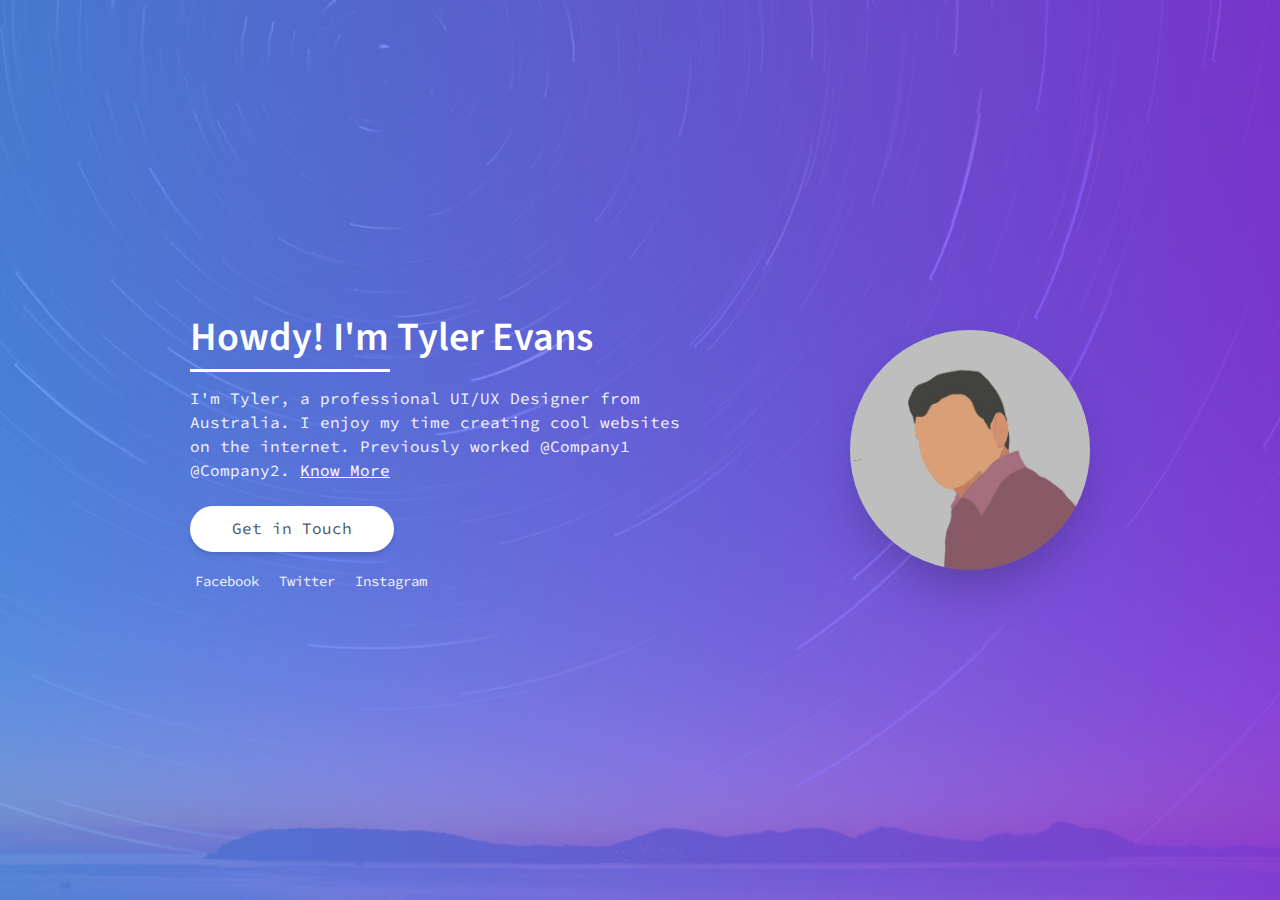
==== index.html @ 20293ba4 "Update index.html" ====
<!DOCTYPE html>
<html lang="en">
<head>
	<meta charset="UTF-8">
	<title>Profile Page</title>
	<meta name="viewport" content="width=device-width, initial-scale=1">
	<link href="https://fonts.googleapis.com/css?family=Source+Code+Pro|Source+Sans+Pro:600&display=swap" rel="stylesheet">
	<link rel="stylesheet" href="style.css">
</head>
<body>
	<div class="profile__wrap">
		<img src="FOTO_20190129_1900.jpg" alt="" class="profile__photo">

		<div class="profile__info">
			<h1>Howdy! I'm Tyler Evans</h1>
			<p class="profile__intro">
				I'm Tyler, a professional UI/UX Designer from Australia. I enjoy my time creating cool websites on the internet. Previously worked @Company1 @Company2. <a href="#">Know More</a>
			</p>

			<div class="profile__contact">
				<a href="#" class="contact">Get in Touch</a>

				<ul class="social__links">
					<li><a href="#">Facebook</a></li>
					<li><a href="#">Twitter</a></li>
					<li><a href="#">Instagram</a></li>
				</ul>
			</div>
		</div>
	</div>
</body>
</html>
---- style.css ----
html, body {
	height: 100%;
}

* {
	margin: 0;
	padding: 0;
	box-sizing: border-box;
}

img {
	max-width: 100%;
}

body {
	line-height: 1.6;
	display: flex;
	justify-content: center;
	align-items: center;
	font-family: 'Source Code Pro', monospace;
	background: linear-gradient(90deg, rgba(84, 150, 255, .78), rgba(135, 57, 229, .85)),
				url(hero.jpg) center bottom;
	background-size: cover;
	color: #fff;
}

/*Profile*/

.profile__wrap {
	text-align: center;
}

.profile__photo {
	width: 200px;
	height: 200px;
	border-radius: 50%;
	object-fit: cover;
	margin-bottom: 1rem;
	box-shadow: 0 25px 50px -12px rgba(0, 0, 0, .25);
}

.profile__info h1 {
	font-size: 30px;
	display: inline-block;
	font-family: 'Source Sans Pro', sans-serif;
	font-weight: 600;
	position: relative;
}

.profile__info h1::after {
	content: '';
	position: absolute;
	height: 3px;
	width: 200px;
	background-color: #fff;
	left: 0;
	bottom: -2px;
}

.profile__intro {
	padding: 1rem 10px 1.5rem;
	max-width: 500px;
	line-height: 1.5;
	color: #f1f5ff;
}

.profile__intro a {
	color: #fff;
}

.contact {
	display: inline-block;
	background-color: #fff;
	padding: 8px 2rem;
	text-decoration: none;
	color: #4a5568;
	border-radius: 99rem;
	border: 2px solid #fff;
	box-shadow: 0 4px 6px -1px rgba(0, 0, 0, .1), 0 2px 4px -1px rgba(0, 0, 0, .06);
	transition: .25s ease;
}

.contact:hover {
	background-color: transparent;
	color: #fff;
}

.social__links {
	margin-top: 1rem;
	list-style: none;
}

.social__links li {
	display: inline-block;
	padding: 0 5px;
}

.social__links a {
	font-size: 14px;
	color: #f5f5f5;
	text-decoration: none;
}

.social__links a:hover {
	text-decoration: underline;
}

/*Responsive Styles*/

@media (min-width: 1024px) {
	.profile__wrap {
		width: 900px;
		margin: 0 auto;
		display: flex;
		justify-content: space-between;
		align-items: center;
		flex-direction: row-reverse;
	}

	.profile__photo {
		margin-bottom: 0;
		height: 240px;
		width: 240px;
	}

	.profile__info {
		text-align: left;
		flex-basis: 70%;
		width: 70%;
	}

	.profile__info h1 {
		font-size: 40px;
	}

	.profile__intro {
		padding: 1rem 0 1.5rem;
	}

	.contact {
		padding: 8px 2.5rem;
	}
}
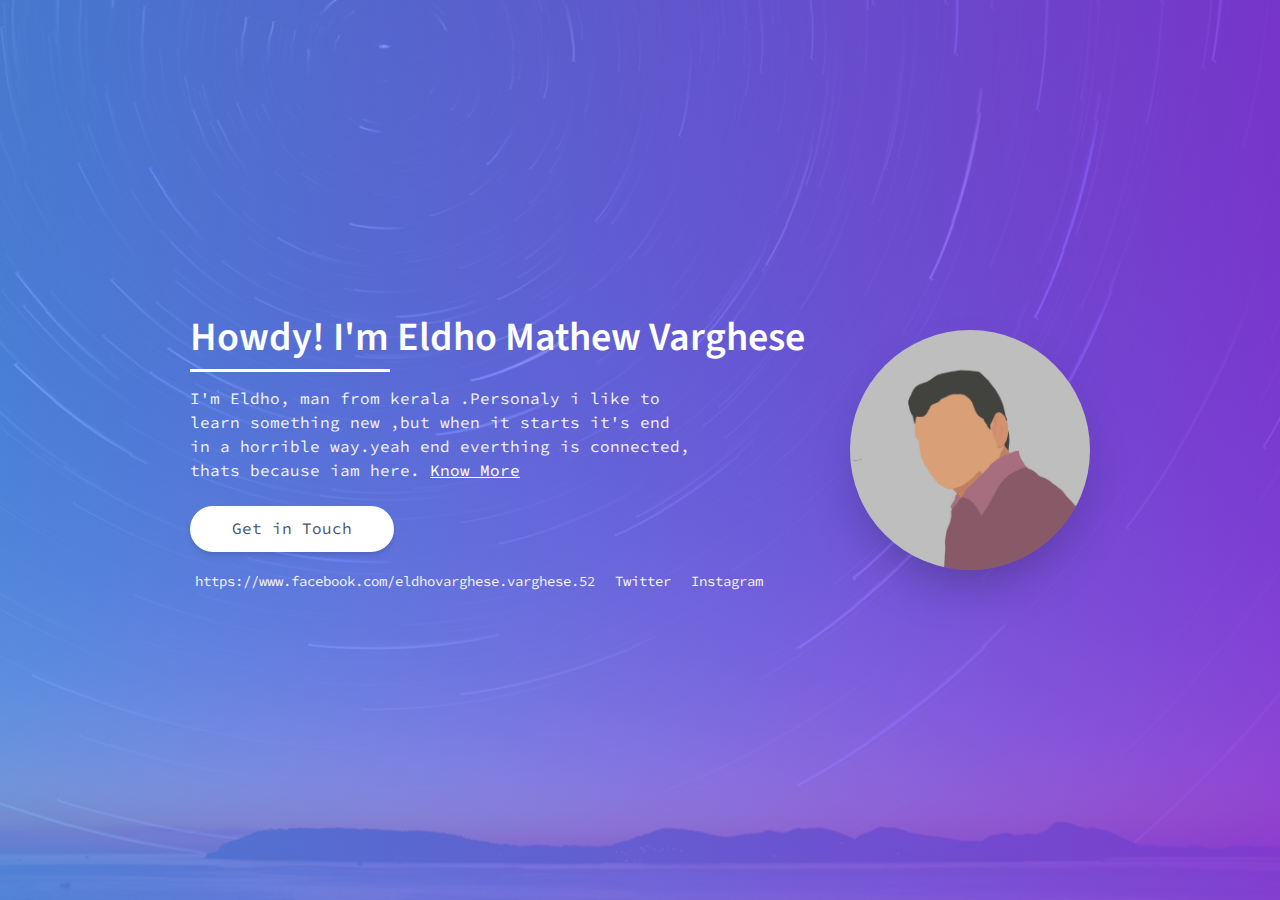
==== commit 7258658c: "Update index.html" ====
--- a/index.html
+++ b/index.html
@@ -12,16 +12,16 @@
 		<img src="FOTO_20190129_1900.jpg" alt="" class="profile__photo">
 
 		<div class="profile__info">
-			<h1>Howdy! I'm Tyler Evans</h1>
+			<h1>Howdy! I'm Eldho Mathew Varghese</h1>
 			<p class="profile__intro">
-				I'm Tyler, a professional UI/UX Designer from Australia. I enjoy my time creating cool websites on the internet. Previously worked @Company1 @Company2. <a href="#">Know More</a>
+				I'm Eldho, man from kerala .Personaly i like to learn something new ,but when it starts it's end in a horrible way.yeah end everthing is connected, thats because iam here. <a href="#">Know More</a>
 			</p>
 
 			<div class="profile__contact">
 				<a href="#" class="contact">Get in Touch</a>
 
 				<ul class="social__links">
-					<li><a href="#">Facebook</a></li>
+					<li><a href="#">https://www.facebook.com/eldhovarghese.varghese.52</a></li>
 					<li><a href="#">Twitter</a></li>
 					<li><a href="#">Instagram</a></li>
 				</ul>
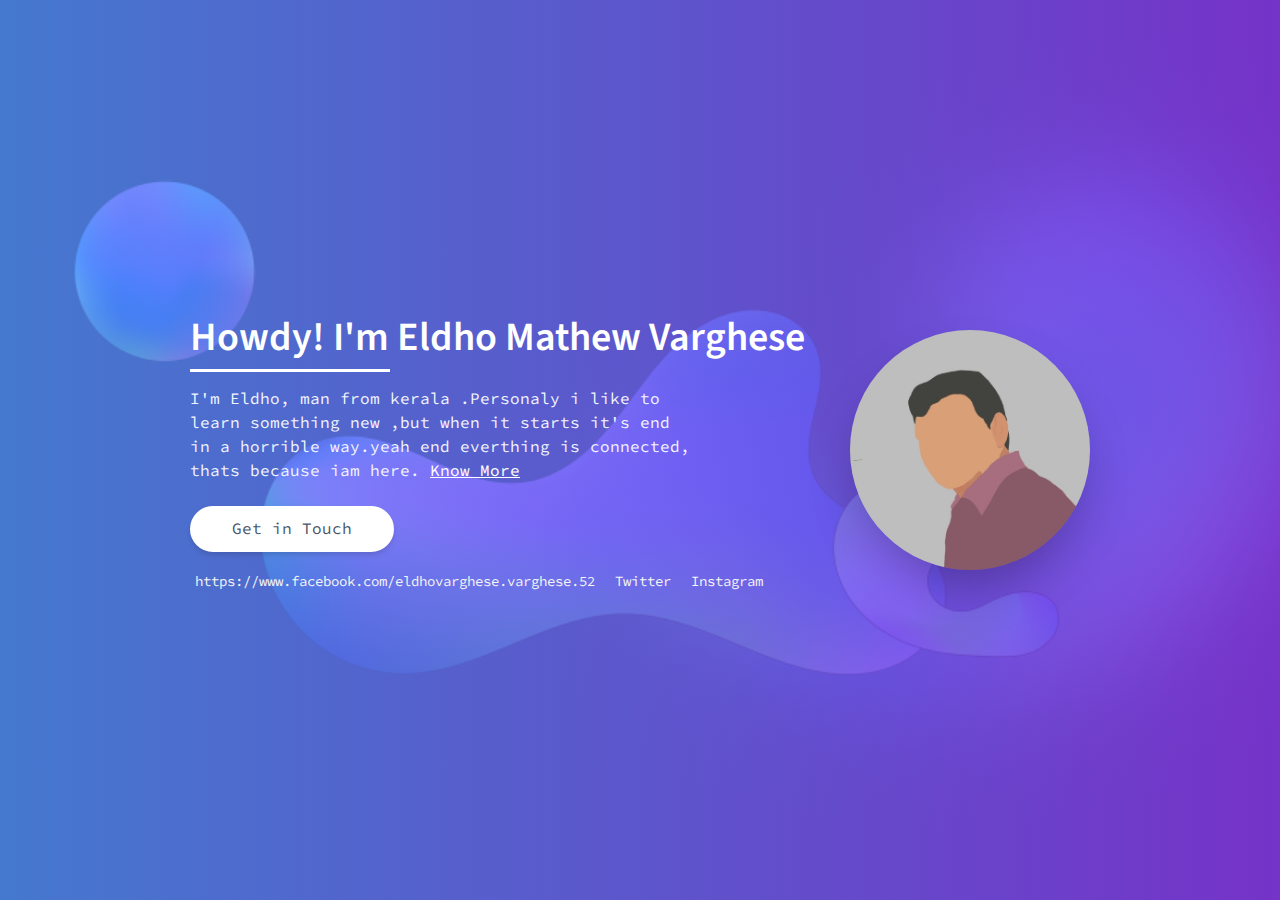
==== commit c6de6e7a: "Update index.html" ====
--- a/index.html
+++ b/index.html
@@ -2,7 +2,7 @@
 <html lang="en">
 <head>
 	<meta charset="UTF-8">
-	<title>Profile Page</title>
+	<title>eldhomv</title>
 	<meta name="viewport" content="width=device-width, initial-scale=1">
 	<link href="https://fonts.googleapis.com/css?family=Source+Code+Pro|Source+Sans+Pro:600&display=swap" rel="stylesheet">
 	<link rel="stylesheet" href="style.css">
--- a/style.css
+++ b/style.css
@@ -19,7 +19,7 @@
 	align-items: center;
 	font-family: 'Source Code Pro', monospace;
 	background: linear-gradient(90deg, rgba(84, 150, 255, .78), rgba(135, 57, 229, .85)),
-				url(hero.jpg) center bottom;
+				url(mesh.png) center bottom;
 	background-size: cover;
 	color: #fff;
 }
@@ -140,4 +140,4 @@
 	.contact {
 		padding: 8px 2.5rem;
 	}
-}+}
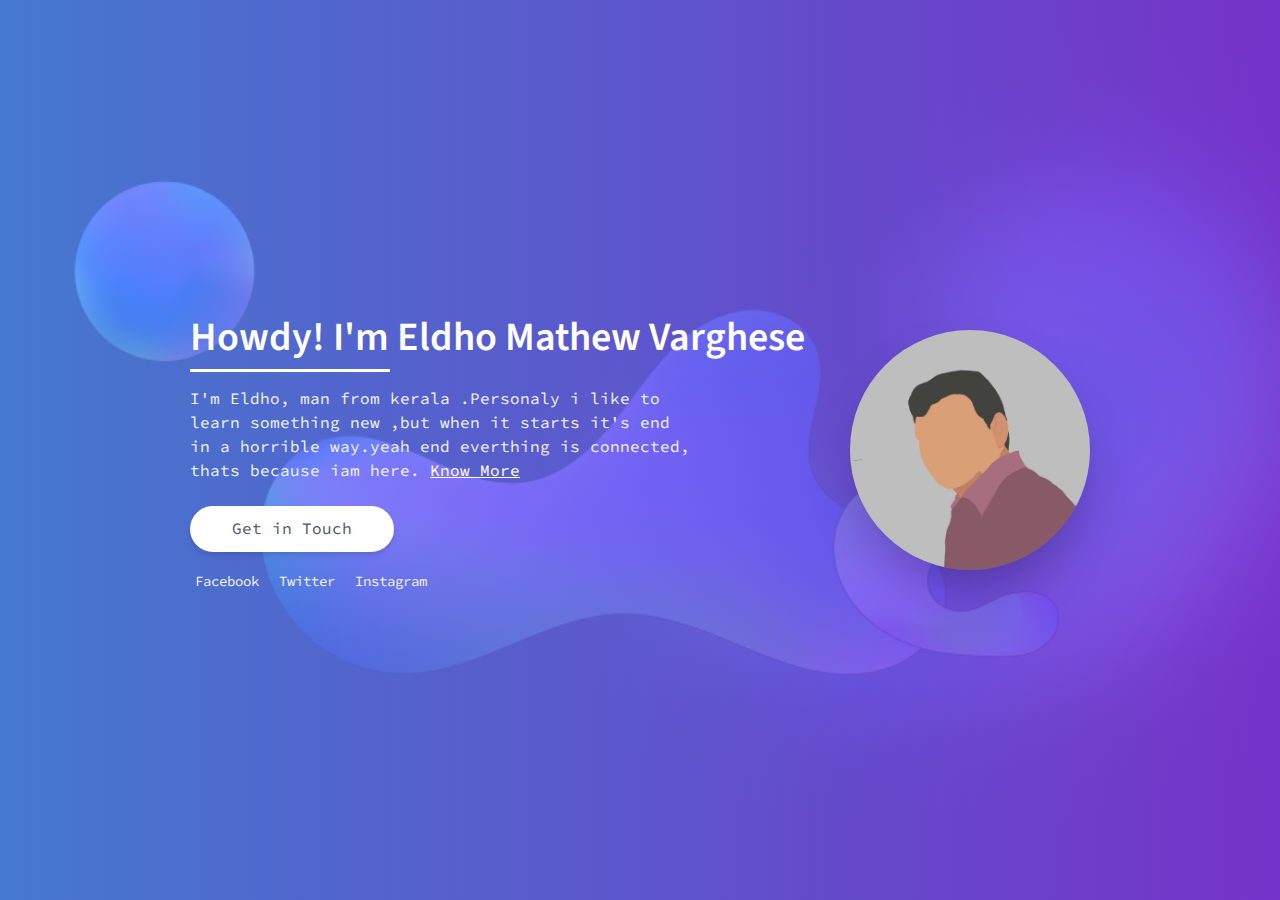
==== commit 537e99d6: "Update index.html" ====
--- a/index.html
+++ b/index.html
@@ -21,7 +21,7 @@
 				<a href="#" class="contact">Get in Touch</a>
 
 				<ul class="social__links">
-					<li><a href="#">https://www.facebook.com/eldhovarghese.varghese.52</a></li>
+					<li><a href="https://www.facebook.com/eldhovarghese.varghese.52">Facebook</a></li>
 					<li><a href="#">Twitter</a></li>
 					<li><a href="#">Instagram</a></li>
 				</ul>
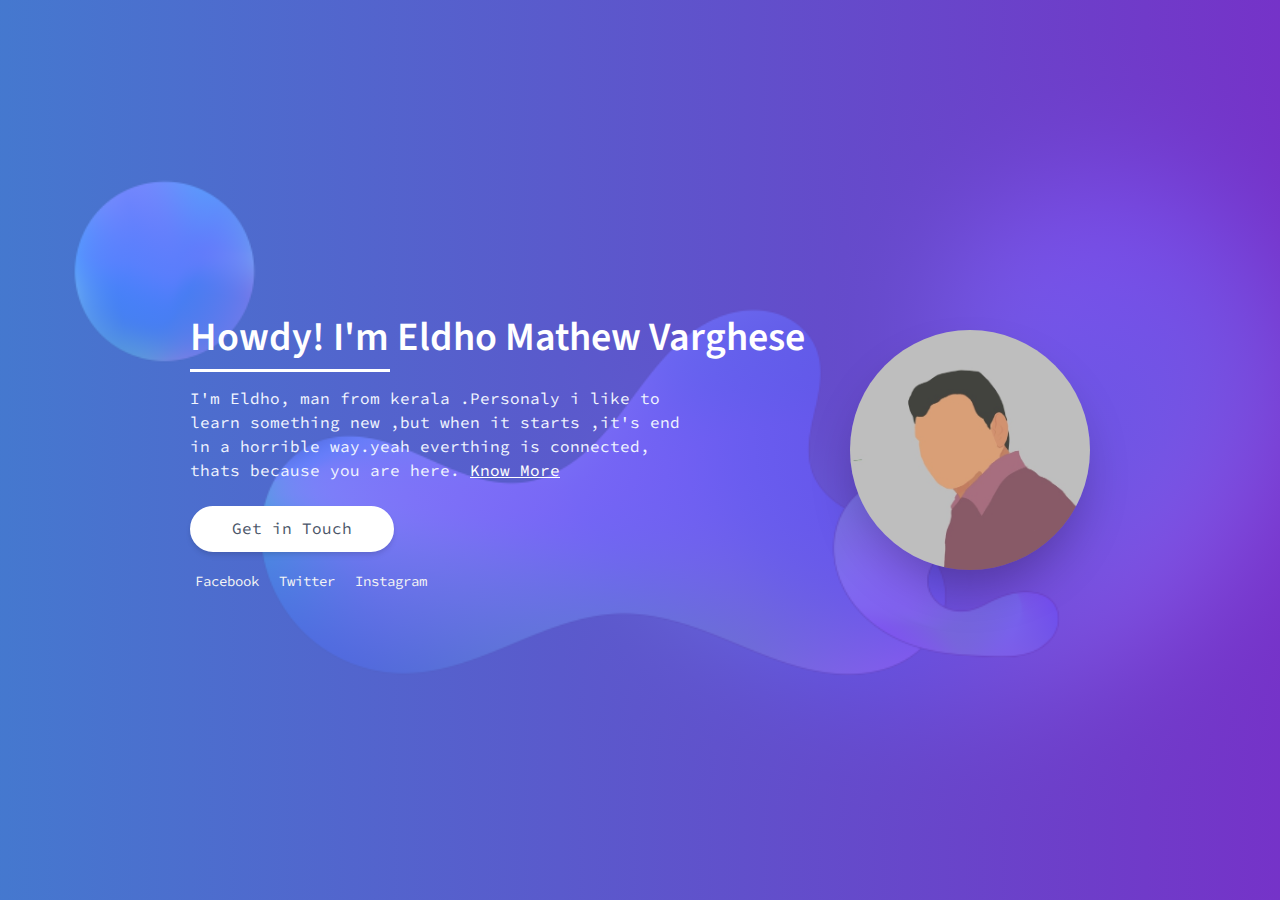
==== commit d666cdb8: "Update index.html" ====
--- a/index.html
+++ b/index.html
@@ -14,11 +14,11 @@
 		<div class="profile__info">
 			<h1>Howdy! I'm Eldho Mathew Varghese</h1>
 			<p class="profile__intro">
-				I'm Eldho, man from kerala .Personaly i like to learn something new ,but when it starts it's end in a horrible way.yeah end everthing is connected, thats because iam here. <a href="#">Know More</a>
+				I'm Eldho, man from kerala .Personaly i like to learn something new ,but when it starts ,it's end in a horrible way.yeah everthing is connected, thats because you are here. <a href="#">Know More</a>
 			</p>
 
 			<div class="profile__contact">
-				<a href="#" class="contact">Get in Touch</a>
+				<a href="https://www.facebook.com/eldhovarghese.varghese.52" class="contact">Get in Touch</a>
 
 				<ul class="social__links">
 					<li><a href="https://www.facebook.com/eldhovarghese.varghese.52">Facebook</a></li>
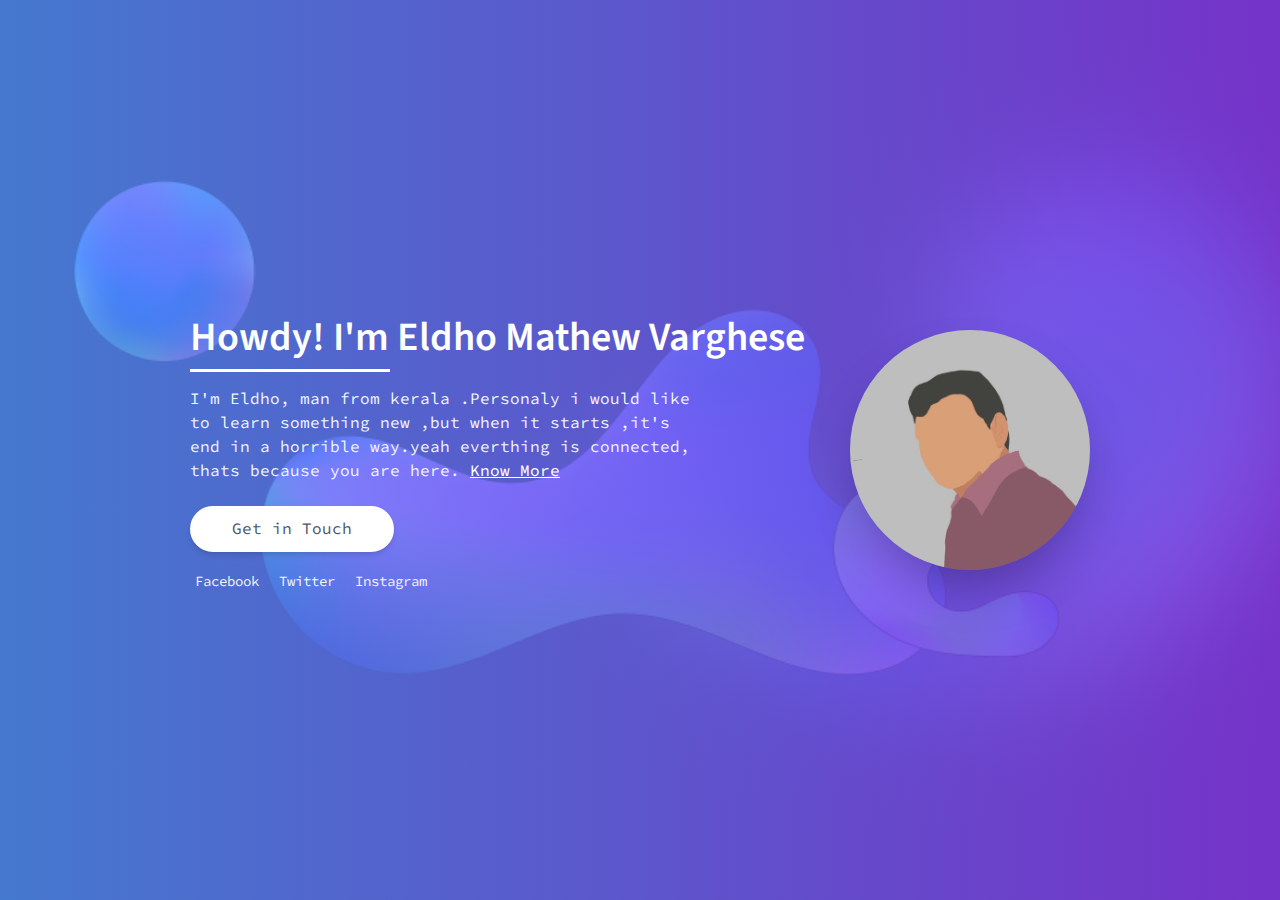
==== commit ce5d8c20: "Update index.html" ====
--- a/index.html
+++ b/index.html
@@ -14,7 +14,7 @@
 		<div class="profile__info">
 			<h1>Howdy! I'm Eldho Mathew Varghese</h1>
 			<p class="profile__intro">
-				I'm Eldho, man from kerala .Personaly i like to learn something new ,but when it starts ,it's end in a horrible way.yeah everthing is connected, thats because you are here. <a href="#">Know More</a>
+				I'm Eldho, man from kerala .Personaly i would like to learn something new ,but when it starts ,it's end in a horrible way.yeah everthing is connected, thats because you are here. <a href="#">Know More</a>
 			</p>
 
 			<div class="profile__contact">
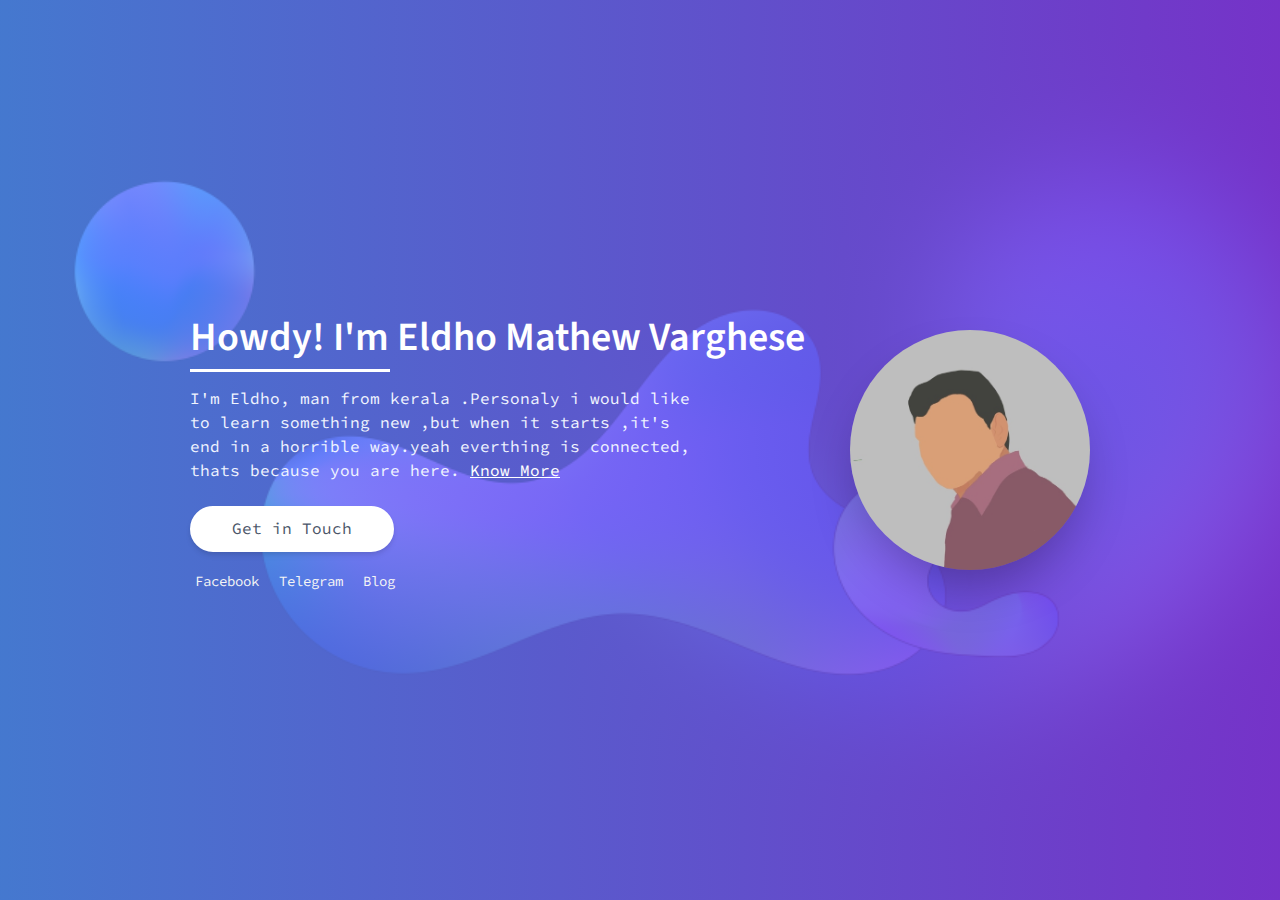
==== commit 197f0963: "Update index.html" ====
--- a/index.html
+++ b/index.html
@@ -22,8 +22,8 @@
 
 				<ul class="social__links">
 					<li><a href="https://www.facebook.com/eldhovarghese.varghese.52">Facebook</a></li>
-					<li><a href="#">Twitter</a></li>
-					<li><a href="#">Instagram</a></li>
+					<li><a href="https://t.me/eldhomv">Telegram</a></li>
+					<li><a href="https://kadhapeedika.wordpress.com">Blog</a></li>
 				</ul>
 			</div>
 		</div>
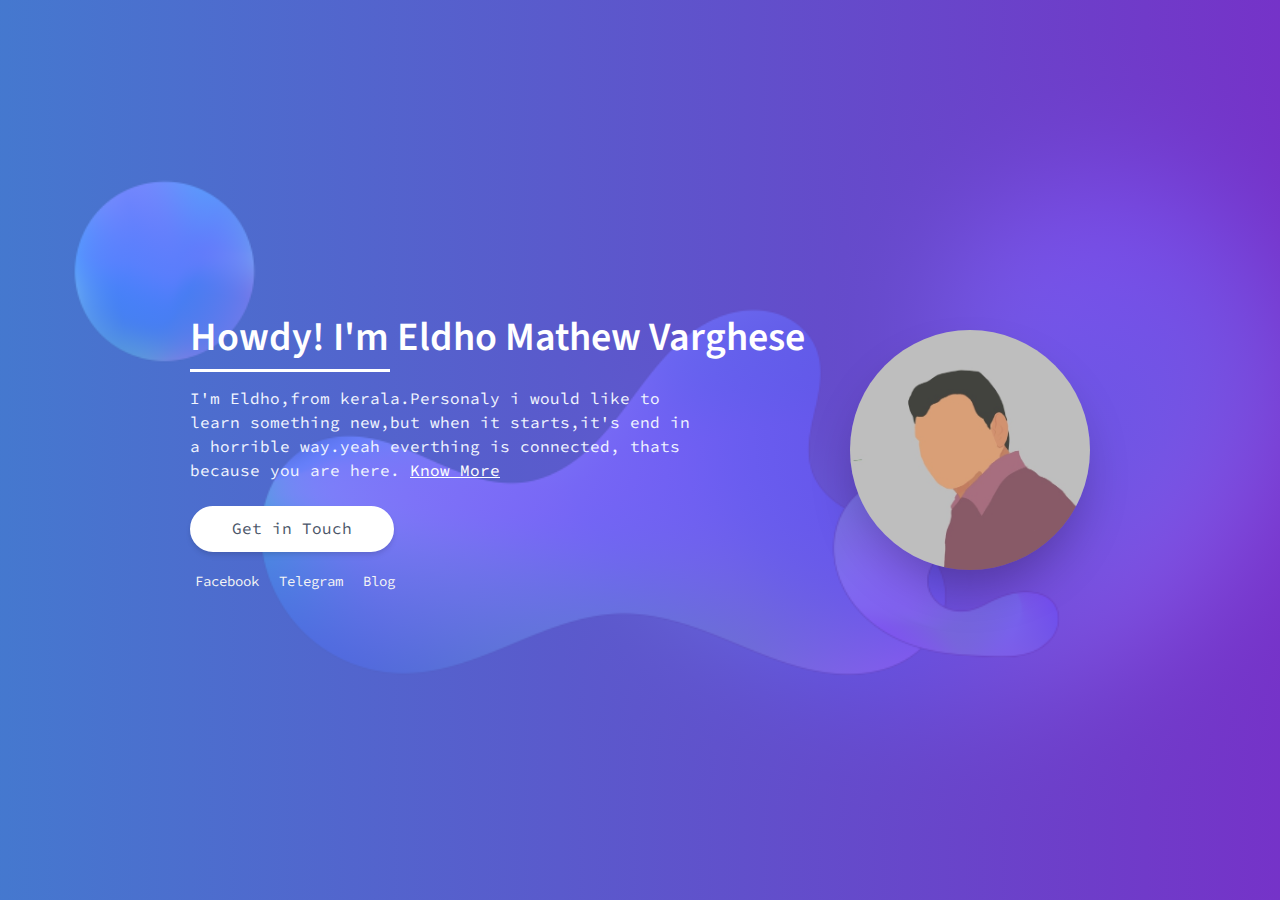
==== commit 892aebef: "Update index.html" ====
--- a/index.html
+++ b/index.html
@@ -14,7 +14,7 @@
 		<div class="profile__info">
 			<h1>Howdy! I'm Eldho Mathew Varghese</h1>
 			<p class="profile__intro">
-				I'm Eldho, man from kerala .Personaly i would like to learn something new ,but when it starts ,it's end in a horrible way.yeah everthing is connected, thats because you are here. <a href="#">Know More</a>
+				I'm Eldho,from kerala.Personaly i would like to learn something new,but when it starts,it's end in a horrible way.yeah everthing is connected, thats because you are here. <a href="#">Know More</a>
 			</p>
 
 			<div class="profile__contact">
